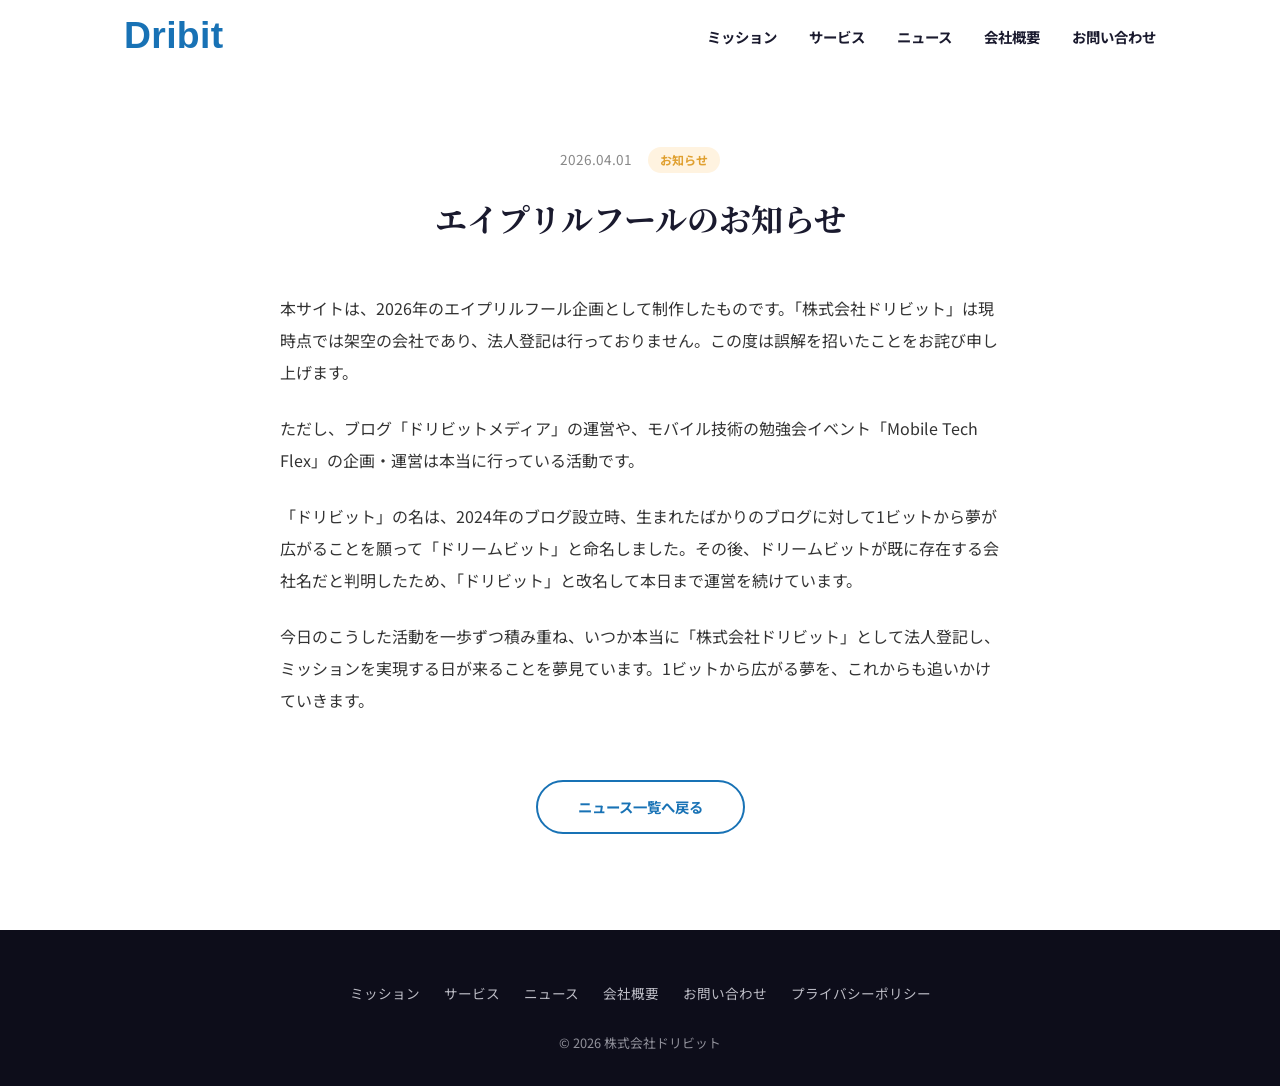
==== docs/april-fools.html @ 179b36fe "Add April Fools announcement page and news entry Co-Authored-By: Claude Opus 4.6 (1M context) <norep" ====
<!DOCTYPE html>
<html lang="ja">
<head>
  <meta charset="UTF-8">
  <meta name="viewport" content="width=device-width, initial-scale=1.0">
  <title>エイプリルフールのお知らせ | 株式会社ドリビット</title>
  <meta name="description" content="株式会社ドリビットのエイプリルフール企画についてのお知らせです。">
  <meta property="og:title" content="エイプリルフールのお知らせ | 株式会社ドリビット">
  <meta property="og:description" content="株式会社ドリビットのエイプリルフール企画についてのお知らせです。">
  <meta property="og:type" content="article">
  <meta property="og:url" content="https://tonionagauzzi.github.io/dribit/april-fools.html">
  <meta property="og:image" content="https://tonionagauzzi.github.io/dribit/images/dribit-background.jpg">
  <meta name="theme-color" content="#1872B5">
  <meta property="og:locale" content="ja_JP">
  <link rel="preconnect" href="https://fonts.googleapis.com">
  <link rel="preconnect" href="https://fonts.gstatic.com" crossorigin>
  <link href="https://fonts.googleapis.com/css2?family=Noto+Sans+JP:wght@400;700&family=Noto+Serif+JP:wght@700&display=swap" rel="stylesheet">
  <link rel="stylesheet" href="css/style.css">
  <script type="application/ld+json">
  {
    "@context": "https://schema.org",
    "@type": "Article",
    "headline": "エイプリルフールのお知らせ",
    "datePublished": "2026-04-01",
    "author": {
      "@type": "Person",
      "name": "長内健作"
    },
    "publisher": {
      "@type": "Organization",
      "name": "株式会社ドリビット",
      "url": "https://tonionagauzzi.github.io/dribit/"
    }
  }
  </script>
</head>
<body>
  <!-- Header -->
  <header class="header" id="header">
    <div class="header__inner">
      <a href="index.html" class="header__logo">
        <img src="images/dribit-logo.svg" alt="株式会社ドリビット" width="120" height="48">
      </a>
      <button class="header__hamburger" id="hamburger" aria-label="メニューを開く" aria-expanded="false">
        <span></span>
        <span></span>
        <span></span>
      </button>
      <nav class="header__nav" id="nav" aria-label="メインナビゲーション">
        <ul class="header__nav-list">
          <li><a href="index.html#mission" class="header__nav-link">ミッション</a></li>
          <li><a href="index.html#service" class="header__nav-link">サービス</a></li>
          <li><a href="index.html#news" class="header__nav-link">ニュース</a></li>
          <li><a href="index.html#about" class="header__nav-link">会社概要</a></li>
          <li><a href="index.html#contact" class="header__nav-link">お問い合わせ</a></li>
        </ul>
      </nav>
    </div>
  </header>

  <main class="article-page">
    <article class="container">
      <header class="article-page__header">
        <time class="article-page__date" datetime="2026-04-01">2026.04.01</time>
        <span class="news__tag news__tag--info">お知らせ</span>
        <h1 class="article-page__title">エイプリルフールのお知らせ</h1>
      </header>

      <div class="article-page__body">
        <p>本サイトは、2026年のエイプリルフール企画として制作したものです。「株式会社ドリビット」は現時点では架空の会社であり、法人登記は行っておりません。この度は誤解を招いたことをお詫び申し上げます。</p>
        <p>ただし、ブログ「ドリビットメディア」の運営や、モバイル技術の勉強会イベント「Mobile Tech Flex」の企画・運営は本当に行っている活動です。</p>
        <p>「ドリビット」の名は、2024年のブログ設立時、生まれたばかりのブログに対して1ビットから夢が広がることを願って「ドリームビット」と命名しました。その後、ドリームビットが既に存在する会社名だと判明したため、「ドリビット」と改名して本日まで運営を続けています。</p>
        <p>今日のこうした活動を一歩ずつ積み重ね、いつか本当に「株式会社ドリビット」として法人登記し、ミッションを実現する日が来ることを夢見ています。1ビットから広がる夢を、これからも追いかけていきます。</p>
      </div>

      <div class="article-page__back">
        <a href="news.html" class="article-page__back-link">ニュース一覧へ戻る</a>
      </div>
    </article>
  </main>

  <!-- Footer -->
  <footer class="footer">
    <div class="footer__inner">
      <nav class="footer__nav" aria-label="フッターナビゲーション">
        <ul class="footer__nav-list">
          <li><a href="index.html#mission">ミッション</a></li>
          <li><a href="index.html#service">サービス</a></li>
          <li><a href="index.html#news">ニュース</a></li>
          <li><a href="index.html#about">会社概要</a></li>
          <li><a href="index.html#contact">お問い合わせ</a></li>
          <li><a href="privacy-policy.html">プライバシーポリシー</a></li>
        </ul>
      </nav>
      <p class="footer__copyright">&copy; 2026 株式会社ドリビット</p>
    </div>
  </footer>

  <script src="js/main.js"></script>
</body>
</html>
---- docs/css/style.css ----
/* ========================================
   Variables
   ======================================== */
:root {
  --color-primary: #1872B5;
  --color-accent: #E0A030;
  --color-text: #1A1A2E;
  --color-text-light: #E8E8F0;
  --color-bg: #FFFFFF;
  --color-bg-alt: #F0F0F8;
  --color-footer: #0D0D1A;
  --font-heading: 'Noto Serif JP', serif;
  --font-body: 'Noto Sans JP', sans-serif;
  --max-width: 1080px;
  --header-height: 72px;
}

/* ========================================
   Reset & Base
   ======================================== */
*,
*::before,
*::after {
  margin: 0;
  padding: 0;
  box-sizing: border-box;
}

html {
  scroll-behavior: smooth;
  scroll-padding-top: var(--header-height);
}

body {
  font-family: var(--font-body);
  font-weight: 400;
  color: var(--color-text);
  background-color: var(--color-bg);
  line-height: 1.8;
  -webkit-font-smoothing: antialiased;
}

img {
  max-width: 100%;
  height: auto;
  display: block;
}

a {
  color: inherit;
  text-decoration: none;
}

ul {
  list-style: none;
}

.container {
  max-width: var(--max-width);
  margin: 0 auto;
  padding: 0 24px;
}

/* ========================================
   Section Title
   ======================================== */
.section-title {
  font-family: var(--font-heading);
  font-size: 2rem;
  text-align: center;
  margin-bottom: 48px;
  position: relative;
  padding-bottom: 16px;
}

.section-title::after {
  content: '';
  display: block;
  width: 60px;
  height: 3px;
  background-color: var(--color-primary);
  margin: 16px auto 0;
}

/* ========================================
   Header
   ======================================== */
.header {
  position: fixed;
  top: 0;
  left: 0;
  width: 100%;
  height: var(--header-height);
  z-index: 1000;
  background-color: rgba(255, 255, 255, 0.95);
  backdrop-filter: blur(8px);
  transition: box-shadow 0.3s;
}

.header--scrolled {
  box-shadow: 0 2px 12px rgba(0, 0, 0, 0.1);
}

.header__inner {
  max-width: var(--max-width);
  margin: 0 auto;
  padding: 0 24px;
  height: 100%;
  display: flex;
  align-items: center;
  justify-content: space-between;
}

.header__logo img {
  height: 40px;
  width: auto;
}

.header__nav-list {
  display: flex;
  gap: 32px;
}

.header__nav-link {
  font-size: 0.9rem;
  font-weight: 700;
  transition: color 0.3s;
  position: relative;
}

.header__nav-link::after {
  content: '';
  position: absolute;
  bottom: -4px;
  left: 0;
  width: 0;
  height: 2px;
  background-color: var(--color-primary);
  transition: width 0.3s;
}

.header__nav-link:hover::after,
.header__nav-link:focus::after {
  width: 100%;
}

.header__hamburger {
  display: none;
  flex-direction: column;
  justify-content: center;
  gap: 6px;
  width: 40px;
  height: 40px;
  background: none;
  border: none;
  cursor: pointer;
  padding: 8px;
}

.header__hamburger span {
  display: block;
  width: 24px;
  height: 2px;
  background-color: var(--color-text);
  transition: transform 0.3s, opacity 0.3s;
}

.header__hamburger--open span:nth-child(1) {
  transform: translateY(8px) rotate(45deg);
}

.header__hamburger--open span:nth-child(2) {
  opacity: 0;
}

.header__hamburger--open span:nth-child(3) {
  transform: translateY(-8px) rotate(-45deg);
}

/* ========================================
   Hero
   ======================================== */
.hero {
  position: relative;
  min-height: 100vh;
  display: flex;
  align-items: center;
  justify-content: center;
  background-image: url('../images/dribit-background.jpg');
  background-size: cover;
  background-position: center;
  background-repeat: no-repeat;
}

.hero__overlay {
  position: absolute;
  inset: 0;
  background: linear-gradient(
    135deg,
    rgba(13, 13, 26, 0.7) 0%,
    rgba(24, 114, 181, 0.4) 100%
  );
}

.hero__content {
  position: relative;
  z-index: 1;
  text-align: center;
  padding: 0 24px;
}

.hero__title {
  font-family: var(--font-heading);
  font-size: clamp(2rem, 6vw, 3.5rem);
  color: var(--color-text-light);
  margin-bottom: 16px;
  letter-spacing: 0.08em;
}

.hero__subtitle {
  font-size: clamp(0.95rem, 2.5vw, 1.2rem);
  color: var(--color-text-light);
  margin-bottom: 40px;
  opacity: 0.9;
}

.hero__cta {
  display: inline-block;
  padding: 16px 48px;
  background-color: var(--color-accent);
  color: #000000;
  font-weight: 700;
  font-size: 1rem;
  border-radius: 50px;
  transition: transform 0.3s, box-shadow 0.3s;
}

.hero__cta:hover,
.hero__cta:focus {
  transform: translateY(-2px);
  box-shadow: 0 8px 24px rgba(224, 160, 48, 0.4);
}

/* ========================================
   Mission
   ======================================== */
.mission {
  padding: 96px 0;
  background-color: var(--color-bg);
}

.mission__text {
  font-family: var(--font-heading);
  font-size: clamp(1.3rem, 3vw, 1.8rem);
  text-align: center;
  line-height: 2;
  color: var(--color-primary);
  margin-bottom: 32px;
}

.mission__description {
  text-align: center;
  max-width: 640px;
  margin: 0 auto;
  color: #555;
  line-height: 2;
}

/* ========================================
   Service
   ======================================== */
.service {
  padding: 96px 0;
  background-color: var(--color-bg-alt);
}

.service__cards {
  display: grid;
  grid-template-columns: repeat(3, 1fr);
  gap: 32px;
}

.service__card {
  display: block;
  background-color: var(--color-bg);
  border-radius: 12px;
  padding: 40px 24px;
  text-align: center;
  box-shadow: 0 4px 20px rgba(0, 0, 0, 0.06);
  transition: transform 0.3s, box-shadow 0.3s;
  color: inherit;
  text-decoration: none;
}

.service__card:hover {
  transform: translateY(-4px);
  box-shadow: 0 8px 32px rgba(0, 0, 0, 0.1);
}

.service__icon {
  margin-bottom: 24px;
}

.service__icon svg {
  margin: 0 auto;
}

.service__card-title {
  font-family: var(--font-heading);
  font-size: 1.2rem;
  margin-bottom: 16px;
  color: var(--color-text);
}

.service__card-text {
  font-size: 0.9rem;
  line-height: 1.9;
  color: #555;
}

/* ========================================
   News
   ======================================== */
.news {
  padding: 96px 0;
  background-color: var(--color-bg);
}

.news__list {
  max-width: 720px;
  margin: 0 auto;
}

.news__item {
  display: flex;
  align-items: baseline;
  gap: 16px;
  padding: 20px 0;
  border-bottom: 1px solid #e0e0e0;
  flex-wrap: wrap;
}

.news__item:first-child {
  border-top: 1px solid #e0e0e0;
}

.news__date {
  font-size: 0.85rem;
  color: #888;
  white-space: nowrap;
  flex-shrink: 0;
}

.news__tag {
  display: inline-block;
  font-size: 0.75rem;
  font-weight: 700;
  padding: 2px 12px;
  border-radius: 50px;
  white-space: nowrap;
  flex-shrink: 0;
}

.news__tag--event {
  background-color: #E8F4FD;
  color: var(--color-primary);
}

.news__tag--info {
  background-color: #FFF3E0;
  color: #E0A030;
}

.news__link {
  font-size: 0.95rem;
  color: var(--color-text);
  transition: color 0.3s;
}

a.news__link:hover,
a.news__link:focus {
  color: var(--color-primary);
}

.news__more {
  text-align: center;
  margin-top: 40px;
}

.news__more-link {
  display: inline-block;
  padding: 12px 40px;
  border: 2px solid var(--color-primary);
  color: var(--color-primary);
  font-weight: 700;
  font-size: 0.9rem;
  border-radius: 50px;
  transition: background-color 0.3s, color 0.3s;
}

.news__more-link:hover,
.news__more-link:focus {
  background-color: var(--color-primary);
  color: #fff;
}

/* ========================================
   News Page
   ======================================== */
.news-page {
  padding-top: calc(var(--header-height) + 48px);
  padding-bottom: 96px;
  min-height: 60vh;
}

.news-page__title {
  margin-top: 24px;
}

/* ========================================
   Article Page
   ======================================== */
.article-page {
  padding-top: calc(var(--header-height) + 48px);
  padding-bottom: 96px;
  min-height: 60vh;
}

.article-page__header {
  max-width: 720px;
  margin: 24px auto 48px;
  text-align: center;
}

.article-page__date {
  font-size: 0.85rem;
  color: #888;
  margin-right: 12px;
}

.article-page__title {
  font-family: var(--font-heading);
  font-size: clamp(1.4rem, 3vw, 2rem);
  margin-top: 20px;
  line-height: 1.6;
}

.article-page__body {
  max-width: 720px;
  margin: 0 auto;
  line-height: 2;
  color: #333;
}

.article-page__body p {
  margin-bottom: 24px;
}

.article-page__greeting {
  margin-top: 48px;
}

.article-page__greeting-heading {
  font-family: var(--font-heading);
  font-size: 1.3rem;
  text-align: center;
  margin-bottom: 32px;
  color: var(--color-primary);
}

.article-page__greeting-content {
  display: flex;
  gap: 40px;
  align-items: flex-start;
}

.article-page__greeting-photo {
  flex-shrink: 0;
  width: 200px;
}

.article-page__greeting-photo img {
  width: 100%;
  border-radius: 8px;
}

.article-page__greeting-text {
  flex: 1;
}

.article-page__greeting-text p {
  margin-bottom: 20px;
}

.article-page__greeting-sign {
  margin-top: 32px;
  text-align: right;
}

.article-page__greeting-role {
  font-size: 0.9rem;
  color: #555;
  margin-bottom: 4px;
}

.article-page__greeting-sign-img {
  width: 240px;
  height: auto;
  margin-left: auto;
}

.article-page__back {
  max-width: 720px;
  margin: 64px auto 0;
  text-align: center;
}

.article-page__back-link {
  display: inline-block;
  padding: 12px 40px;
  border: 2px solid var(--color-primary);
  color: var(--color-primary);
  font-weight: 700;
  font-size: 0.9rem;
  border-radius: 50px;
  transition: background-color 0.3s, color 0.3s;
}

.article-page__back-link:hover,
.article-page__back-link:focus {
  background-color: var(--color-primary);
  color: #fff;
}

@media (max-width: 767px) {
  .article-page__greeting-content {
    flex-direction: column;
    align-items: center;
  }

  .article-page__greeting-photo {
    width: 160px;
  }

  .article-page__greeting-sign {
    text-align: center;
  }

  .article-page__greeting-sign-img {
    margin: 0 auto;
  }
}

/* ========================================
   About
   ======================================== */
.about {
  padding: 96px 0;
  background-color: var(--color-bg);
}

.about__ceo {
  display: flex;
  flex-direction: column;
  align-items: center;
  margin-bottom: 48px;
}

.about__ceo-photo {
  width: 248px;
  height: auto;
  border-radius: 8px;
  margin-bottom: 16px;
}

.about__ceo-role {
  font-size: 1.2rem;
  color: #555;
  text-align: center;
}

.about__ceo-name {
  font-family: var(--font-heading);
  font-size: 1.4rem;
  text-align: center;
  margin-top: 4px;
}

.about__ceo-sign {
  width: 384px;
  height: auto;
  margin-top: 4px;
}

.about__table {
  width: 100%;
  max-width: 640px;
  margin: 0 auto 48px;
  border-collapse: collapse;
}

.about__table th,
.about__table td {
  padding: 16px 20px;
  border-bottom: 1px solid #e0e0e0;
  text-align: left;
  vertical-align: top;
}

.about__table th {
  width: 140px;
  font-weight: 700;
  color: var(--color-primary);
  white-space: nowrap;
}

.about__map {
  border-radius: 12px;
  overflow: hidden;
  max-width: 640px;
  margin: 0 auto;
}

.about__map iframe {
  display: block;
}

/* ========================================
   Contact
   ======================================== */
.contact {
  padding: 96px 0;
  background-color: var(--color-bg-alt);
}

.contact__description {
  text-align: center;
  margin-bottom: 32px;
  color: #555;
}

.contact__form-wrapper {
  max-width: 720px;
  margin: 0 auto;
  border-radius: 12px;
  overflow: hidden;
  background-color: var(--color-bg);
  box-shadow: 0 4px 20px rgba(0, 0, 0, 0.06);
}

.contact__form-wrapper iframe {
  display: block;
}

/* ========================================
   Footer
   ======================================== */
.footer {
  background-color: var(--color-footer);
  color: var(--color-text-light);
  padding: 48px 0 32px;
}

.footer__inner {
  max-width: var(--max-width);
  margin: 0 auto;
  padding: 0 24px;
  text-align: center;
}

.footer__nav-list {
  display: flex;
  justify-content: center;
  flex-wrap: wrap;
  gap: 24px;
  margin-bottom: 24px;
}

.footer__nav-list a {
  font-size: 0.85rem;
  opacity: 0.8;
  transition: opacity 0.3s;
}

.footer__nav-list a:hover,
.footer__nav-list a:focus {
  opacity: 1;
}

.footer__copyright {
  font-size: 0.8rem;
  opacity: 0.6;
}

/* ========================================
   Mobile (< 768px)
   ======================================== */
@media (max-width: 767px) {
  .header__hamburger {
    display: flex;
  }

  .header__nav {
    position: fixed;
    top: var(--header-height);
    left: 0;
    width: 100%;
    background-color: rgba(255, 255, 255, 0.98);
    backdrop-filter: blur(8px);
    transform: translateY(-100%);
    opacity: 0;
    visibility: hidden;
    transition: transform 0.3s, opacity 0.3s, visibility 0.3s;
  }

  .header__nav--open {
    transform: translateY(0);
    opacity: 1;
    visibility: visible;
  }

  .header__nav-list {
    flex-direction: column;
    gap: 0;
    padding: 16px 0;
  }

  .header__nav-link {
    display: block;
    padding: 16px 24px;
    font-size: 1rem;
  }

  .header__nav-link::after {
    display: none;
  }

  .news__item {
    flex-direction: column;
    gap: 8px;
  }

  .news__item > :first-child {
    display: inline;
  }

  .news__tag {
    align-self: flex-start;
  }

  .service__cards {
    grid-template-columns: 1fr;
  }

  .about__table th {
    display: block;
    padding-bottom: 4px;
    border-bottom: none;
  }

  .about__table td {
    display: block;
    padding-top: 0;
  }
}

/* ========================================
   Privacy Policy
   ======================================== */
.privacy .section-title {
  margin-top: 120px;
}

.privacy__content {
  max-width: 720px;
  margin: 0 auto;
  padding-bottom: 96px;
}

.privacy__section {
  margin-bottom: 32px;
}

.privacy__section h2 {
  font-family: var(--font-heading);
  font-size: 1.1rem;
  margin-bottom: 12px;
  color: var(--color-text);
}

.privacy__section p {
  color: #555;
  line-height: 2;
}

.privacy__section ul {
  list-style: disc;
  padding-left: 24px;
  color: #555;
  line-height: 2;
}

.privacy__content a {
  color: var(--color-primary);
  text-decoration: underline;
}

.privacy__date {
  text-align: right;
  color: #999;
  font-size: 0.85rem;
  margin-top: 48px;
}

/* ========================================
   Focus Visible
   ======================================== */
:focus-visible {
  outline: 3px solid var(--color-primary);
  outline-offset: 2px;
}

/* ========================================
   Reduced Motion
   ======================================== */
@media (prefers-reduced-motion: reduce) {
  html {
    scroll-behavior: auto;
  }

  *,
  *::before,
  *::after {
    transition-duration: 0.01ms !important;
    animation-duration: 0.01ms !important;
  }
}
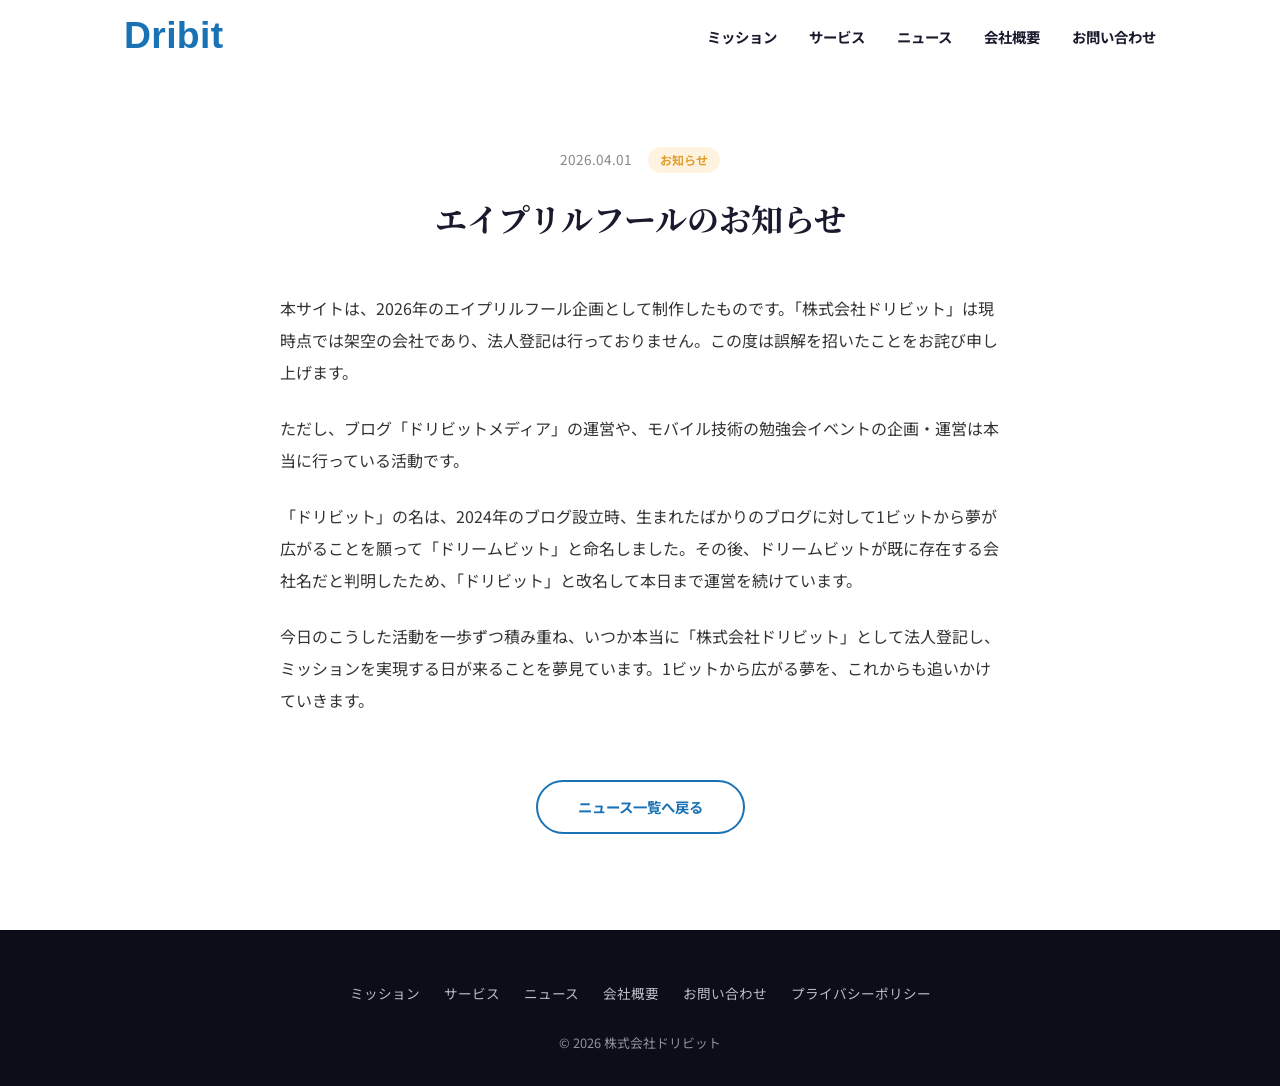
==== commit 8f5ad731: "Update event link and remove specific event name from April Fools page Co-Authored-By: Claude Opus 4" ====
--- a/docs/april-fools.html
+++ b/docs/april-fools.html
@@ -68,7 +68,7 @@
 
       <div class="article-page__body">
         <p>本サイトは、2026年のエイプリルフール企画として制作したものです。「株式会社ドリビット」は現時点では架空の会社であり、法人登記は行っておりません。この度は誤解を招いたことをお詫び申し上げます。</p>
-        <p>ただし、ブログ「ドリビットメディア」の運営や、モバイル技術の勉強会イベント「Mobile Tech Flex」の企画・運営は本当に行っている活動です。</p>
+        <p>ただし、ブログ「ドリビットメディア」の運営や、モバイル技術の勉強会イベントの企画・運営は本当に行っている活動です。</p>
         <p>「ドリビット」の名は、2024年のブログ設立時、生まれたばかりのブログに対して1ビットから夢が広がることを願って「ドリームビット」と命名しました。その後、ドリームビットが既に存在する会社名だと判明したため、「ドリビット」と改名して本日まで運営を続けています。</p>
         <p>今日のこうした活動を一歩ずつ積み重ね、いつか本当に「株式会社ドリビット」として法人登記し、ミッションを実現する日が来ることを夢見ています。1ビットから広がる夢を、これからも追いかけていきます。</p>
       </div>
